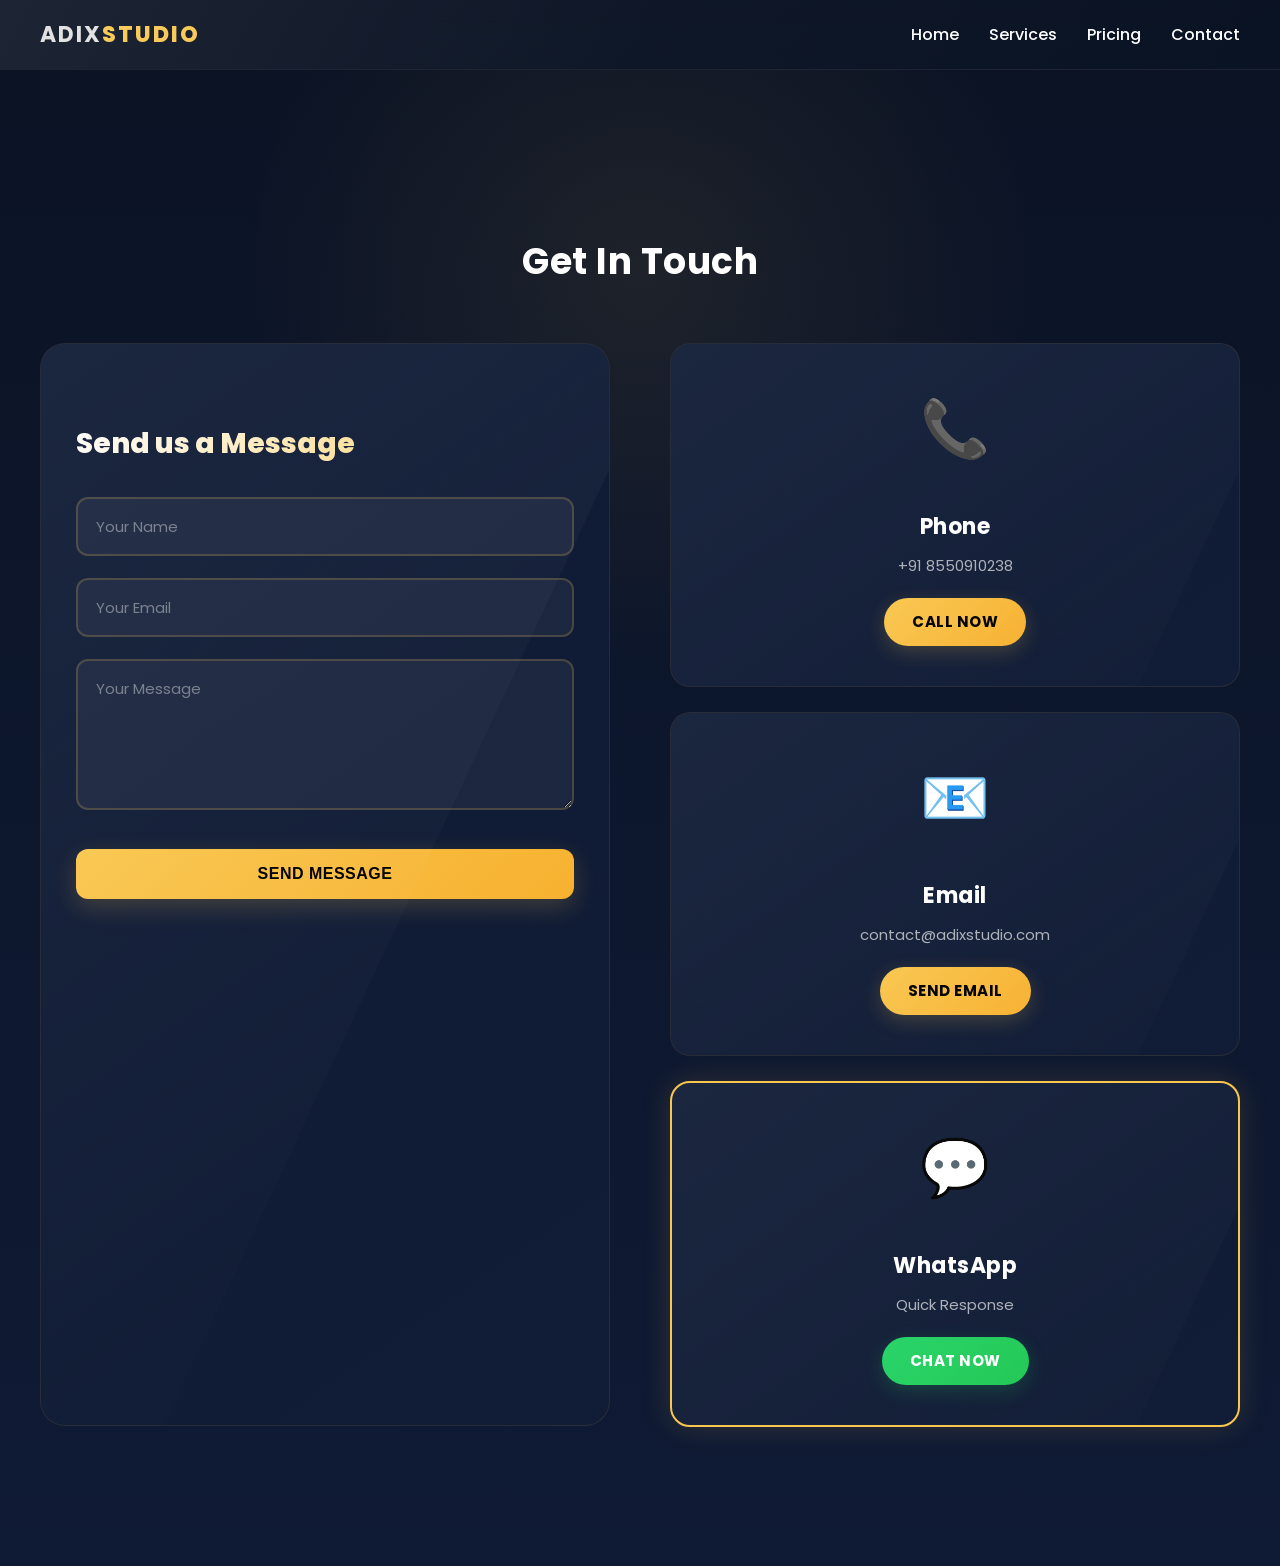
==== contact.html @ 6a133986 "feat: integrate web3forms in contact page" ====
<!DOCTYPE html>
<html>

<head>
  <meta charset="UTF-8" />
  <meta name="viewport" content="width=device-width, initial-scale=1.0" />
  <title>Contact - ADIX STUDIO</title>
  <link rel="stylesheet" href="css/style.css" />
</head>

<body>

  <header class="navbar">
    <div class="logo">ADIX<span>STUDIO</span></div>

    <nav class="nav-links">
      <a href="index.html">Home</a>
      <a href="service.html">Services</a>
      <a href="pricing.html">Pricing</a>
      <a href="contact.html ">Contact</a>
    </nav>

    <button class="menu-toggle" id="menuToggle">☰</button>
  </header>

  <section class="contact-page">

    <div class="container">

      <h2 class="section-title">Get In Touch</h2>

      <div class="contact-wrapper">

        <!-- Contact Form Card -->
        <div class="contact-card">
          <h3>Send us a Message</h3>
          <form action="https://api.web3forms.com/submit" method="POST" class="contact-form">
            <input type="hidden" name="access_key" value="43e2b402-4a95-4cb8-9663-e37cb218903b">
            <!-- Optional: redirect to a specific success page -->
            <input type="hidden" name="redirect" value="https://web3forms.com/success">
            
            <div class="form-group">
              <input type="text" name="name" placeholder="Your Name" required>
            </div>
            <div class="form-group">
              <input type="email" name="email" placeholder="Your Email" required>
            </div>
            <div class="form-group">
              <textarea name="message" placeholder="Your Message" rows="5" required></textarea>
            </div>
            <button type="submit" class="submit-btn">Send Message</button>
          </form>
        </div>

        <!-- Contact Info Cards -->
        <div class="info-cards">

          <div class="info-card">
            <div class="info-icon">📞</div>
            <h3>Phone</h3>
            <p>+91 8550910238</p>
            <a href="tel:+918550910238" class="contact-link">Call Now</a>
          </div>

          <div class="info-card">
            <div class="info-icon">📧</div>
            <h3>Email</h3>
            <p>contact@adixstudio.com</p>
            <a href="mailto:contact@adixstudio.com" class="contact-link">Send Email</a>
          </div>

          <div class="info-card highlight-info">
            <div class="info-icon">💬</div>
            <h3>WhatsApp</h3>
            <p>Quick Response</p>
            <a href="https://wa.me/918550910238" class="contact-link whatsapp-link">Chat Now</a>
          </div>

        </div>

      </div>

    </div>

  </section>


  <script>
    const toggle = document.getElementById('menuToggle');
    const navLinks = document.querySelector('.nav-links');
    toggle.addEventListener('click', () => {
      navLinks.classList.toggle('active');
      toggle.classList.toggle('active');
    });
  </script>
</body>

</html>
---- css/style.css ----
@import url('https://fonts.googleapis.com/css2?family=Poppins:wght@300;400;500;600;700;800&family=Space+Mono:wght@400;700&display=swap');

*, *::before, *::after {
  box-sizing: border-box;
}

html {
  scroll-behavior: smooth;
  overflow-x: hidden;
  width: 100%;
}

body {
  margin: 0;
  font-family: 'Poppins', sans-serif;
  background: linear-gradient(to bottom, #0b1324, #0f1a35);
  color: #e0e0e0;
  padding-top: 70px;
  line-height: 1.6;
  overflow-x: hidden;
  width: 100%;
}

/* Fluid Typography */
h1 {
  font-size: clamp(2.5rem, 8vw, 4.5rem);
  line-height: 1.1;
}

h2 {
  font-size: clamp(2rem, 5vw, 3rem);
  line-height: 1.2;
}

h3 {
  font-size: clamp(1.2rem, 3vw, 1.8rem);
}

p {
  font-size: clamp(0.95rem, 1.5vw, 1.1rem);
}

/* NAVBAR PREMIUM GLOSSY */

.navbar {
  position: fixed;
  top: 0;
  left: 0;
  width: 100%;
  height: 70px;
  padding: 0 40px;
  display: flex;
  align-items: center;
  justify-content: space-between;
  animation: none;
  background: rgba(11, 19, 36, 0.95);
  backdrop-filter: blur(12px);
  -webkit-backdrop-filter: blur(12px);

  border-bottom: 1px solid rgba(255, 255, 255, 0.08);

  z-index: 1000;
  box-sizing: border-box;
}

/* Glossy Shine Effect */
.navbar::before {
  content: "";
  position: absolute;
  top: 0;
  left: 0;
  width: 100%;
  height: 100%;

  background: linear-gradient(
    120deg,
    rgba(255,255,255,0.08),
    rgba(255,255,255,0.02),
    transparent
  );

  pointer-events: none;
}

/* Logo */
.logo {
  font-size: 20px;
  font-weight: 700;
  letter-spacing: 1px;
}

.logo span {
  color: #f9c74f;
}

/* Navigation Links */
.nav-links {
  display: flex;
  gap: 30px;
  position: relative;
}

.nav-links a {
  text-decoration: none;
  color: white;
  font-weight: 500;
  transition: 0.3s ease;
  position: relative;
}

.nav-links a:hover {
  color: #f9c74f;
}

/* Underline Hover Animation */
.nav-links a::after {
  content: "";
  position: absolute;
  bottom: -5px;
  left: 0;
  width: 0%;
  height: 2px;
  background: #f9c74f;
  transition: 0.3s ease;
}

.nav-links a:hover::after {
  width: 100%;
}

/* Mobile Menu */
.menu-toggle {
  display: none;
  color: white;
}

@media (max-width: 768px) {
  .navbar {
    height: 60px;
    padding: 0 20px;
  }

  body {
    padding-top: 60px;
  }

  .nav-links {
    position: fixed;
    top: 60px;
    left: 0;
    right: 0;
    width: 100%;
    background: rgba(11, 19, 36, 0.98);
    backdrop-filter: blur(12px);
    flex-direction: column;
    gap: 0;
    max-height: 0;
    overflow: hidden;
    transition: max-height 0.4s ease;
    z-index: 999;
    border-bottom: 1px solid rgba(255, 255, 255, 0.08);
    box-sizing: border-box;
  }

  .nav-links.active {
    max-height: 50vh; /* Better than fixed pixel */
    box-shadow: 0 10px 40px rgba(0, 0, 0, 0.4);
  }

  .nav-links a {
    padding: 20px 30px; /* Larger hit targets */
    text-align: center; /* Center for mobile appeal */
    display: block;
    border-bottom: 1px solid rgba(255, 255, 255, 0.05);
    font-size: 16px; /* Slightly larger */
    width: 100%;
    box-sizing: border-box;
    transition: background 0.3s ease;
  }

  .nav-links a::after {
    display: none;
  }

  .nav-links a:hover {
    background: rgba(249, 199, 79, 0.1);
    color: #f9c74f;
  }

  .menu-toggle {
    display: flex;
    font-size: 24px;
    cursor: pointer;
    transition: all 0.3s ease;
    background: none;
    border: none;
    align-items: center;
    justify-content: center;
  }

  .menu-toggle:hover {
    transform: scale(1.1);
    color: #f9c74f;
  }

  .menu-toggle.active {
    color: #f9c74f;
  }

  /* Padding for section titles on mobile */
  .section-title {
    font-size: clamp(1.8rem, 6vw, 2.5rem);
    margin-bottom: 30px;
  }
}



/* ===== ANIMATIONS ===== */

@keyframes fadeInUp {
  from {
    opacity: 0;
    transform: translateY(30px);
  }
  to {
    opacity: 1;
    transform: translateY(0);
  }
}

@keyframes fadeInDown {
  from {
    opacity: 0;
    transform: translateY(-20px);
  }
  to {
    opacity: 1;
    transform: translateY(0);
  }
}

@keyframes slideInLeft {
  from {
    opacity: 0;
    transform: translateX(-30px);
  }
  to {
    opacity: 1;
    transform: translateX(0);
  }
}

@keyframes scaleIn {
  from {
    opacity: 0;
    transform: scale(0.95);
  }
  to {
    opacity: 1;
    transform: scale(1);
  }
}

@keyframes textGlow {
  0%, 100% {
    text-shadow: 0 0 10px rgba(249, 199, 79, 0.5);
  }
  50% {
    text-shadow: 0 0 20px rgba(249, 199, 79, 0.8);
  }
}

@keyframes float {
  0%, 100% {
    transform: translateY(0px);
  }
  50% {
    transform: translateY(-10px);
  }
}

/* ===== LOGO ===== */

.logo {
  font-weight: 700;
  font-size: 22px;
  letter-spacing: 2px;
  animation: fadeInDown 0.8s ease;
}

.logo span {
  color: #f9c74f;
  font-weight: 800;
}

.menu-toggle {
  font-size: 22px;
  cursor: pointer;
  transition: transform 0.3s ease;
}

.menu-toggle:hover {
  transform: scale(1.1);
}

/* ===== HERO SECTION ===== */

.hero {
  text-align: center;
  padding: 100px 20px 60px;
  min-height: 100vh;
  display: flex;
  flex-direction: column;
  justify-content: center;
  position: relative;
}

.hero h1 {
  font-size: 48px;
  font-weight: 700;
  margin: 20px 0;
  line-height: 1.2;
  animation: fadeInUp 0.9s ease 0.2s both;
  color: #ffffff;
  letter-spacing: 0;
}

.hero h1 span {
  color: #f9c74f;
  display: inline-block;
  animation: textGlow 3s ease infinite;
}

.hero p {
  font-size: 18px;
  color: #b0b8cc;
  margin: 20px 0 40px;
  max-width: 600px;
  margin-left: auto;
  margin-right: auto;
  animation: fadeInUp 1s ease 0.4s both;
  font-weight: 400;
  letter-spacing: 0.5px;
}

/* ===== TAG ===== */

.tag {
  background: linear-gradient(135deg, rgba(249, 199, 79, 0.15), rgba(249, 199, 79, 0.05));
  padding: 10px 20px;
  border-radius: 50px;
  font-size: 12px;
  color: #f9c74f;
  font-weight: 600;
  border: 1px solid rgba(249, 199, 79, 0.3);
  display: inline-block;
  animation: fadeInDown 0.8s ease 0.1s both;
  letter-spacing: 1px;
  text-transform: uppercase;
}

.video-card {
  background: linear-gradient(145deg, #1b2b52, #101c34);
  padding: 25px;
  border-radius: 20px;
  display: flex;
  align-items: center;
  gap: 20px;
  margin-top: 40px;
  border: 1px solid rgba(249, 199, 79, 0.1);
  transition: all 0.4s ease;
  animation: fadeInUp 1s ease 0.6s both;
}

.video-card:hover {
  box-shadow: 0 20px 50px rgba(0,0,0,0.5);
  border-color: rgba(249, 199, 79, 0.3);
  transform: translateY(-8px);
}

.play-btn {
  background: linear-gradient(135deg, #f9c74f, #f7b130);
  border: none;
  padding: 14px;
  border-radius: 50%;
  cursor: pointer;
  transition: all 0.3s ease;
  color: black;
  font-size: 20px;
  font-weight: 700;
  box-shadow: 0 6px 20px rgba(249, 199, 79, 0.3);
}

.play-btn:hover {
  transform: scale(1.1);
  box-shadow: 0 10px 30px rgba(249, 199, 79, 0.5);
}

.card {
  background: #111c36;
  padding: 20px;
  margin: 20px;
  border-radius: 15px;
}

.highlight {
  border: 2px solid #f9c74f;
}

.card h1 {
  color: #f9c74f;
}

button {
  background: #f9c74f;
  border: none;
  padding: 10px 20px;
  border-radius: 10px;
  cursor: pointer;
  font-weight: bold;
}

.cta-section {
  background: linear-gradient(135deg, rgba(249, 199, 79, 0.1), rgba(249, 199, 79, 0.05));
  padding: 60px 40px;
  text-align: center;
  border-radius: 25px;
  margin: 40px 20px;
  border: 1px solid rgba(249, 199, 79, 0.2);
  animation: fadeInUp 1s ease 0.5s both;
}

.cta-section h2 {
  font-size: 36px;
  font-weight: 800;
  margin-bottom: 15px;
  background: linear-gradient(135deg, #ffffff, #f9c74f);
  -webkit-background-clip: text;
  -webkit-text-fill-color: transparent;
  background-clip: text;
}

.cta-section p {
  font-size: 16px;
  color: #b0b8cc;
  margin-bottom: 30px;
}

.whatsapp-btn {
  background: linear-gradient(135deg, #25D366, #20c854);
  color: white;
  padding: 16px 40px;
  border-radius: 30px;
  text-decoration: none;
  display: inline-block;
  margin-top: 15px;
  font-weight: 700;
  font-size: 16px;
  letter-spacing: 0.5px;
  text-transform: uppercase;
  box-shadow: 0 8px 25px rgba(37, 211, 102, 0.3);
  transition: all 0.3s ease;
  border: 2px solid transparent;
}

.whatsapp-btn:hover {
  transform: translateY(-3px);
  box-shadow: 0 12px 35px rgba(37, 211, 102, 0.5);
  background: linear-gradient(135deg, #20c854, #1ba854);
}

.bottom-nav {
  display: flex;
  justify-content: space-around;
  background: #0e1a34;
  padding: 15px;
  position: fixed;
  bottom: 0;
  width: 100%;
}

.bottom-nav a {
  color: white;
  text-decoration: none;
}

.video-card {
  position: relative;
  border-radius: 20px;
  overflow: hidden;
  cursor: pointer;
  background: #111c36;
}

/* Showreel Section */
.showreel-section {
  margin: 60px 0;
  animation: fadeInUp 1s ease 0.5s both;
}

.video-wrapper {
  position: relative;
  overflow: hidden;
  border-radius: 20px;
}

.preview-video {
  width: 100%;
  height: auto;
  object-fit: cover;
  transition: transform 0.4s ease;
  border-radius: 20px;
  display: block;
}

.video-card:hover .preview-video {
  transform: scale(1.08);
}

.video-overlay {
  position: absolute;
  bottom: 0;
  width: 100%;
  padding: 20px;
  background: linear-gradient(to top, rgba(0,0,0,0.8), transparent);
  display: flex;
  align-items: center;
  gap: 15px;
}

.video-info h3 {
  margin: 0;
  color: white;
}

.video-info small {
  color: #ccc;
}

.play-btn {
  background: #f9c74f;
  border: none;
  padding: 12px 16px;
  border-radius: 50%;
  font-size: 16px;
  cursor: pointer;
  transition: transform 0.3s ease;
}

.play-btn:hover {
  transform: scale(1.1);
}

/* Modal */
.video-modal {
  display: none;
  position: fixed;
  top: 0;
  left: 0;
  width: 100%;
  height: 100%;
  background: rgba(0,0,0,0.95);
  justify-content: center;
  align-items: center;
  z-index: 999;
}

.video-container {
  position: relative;
  width: 90%;
  max-width: 900px;
}

.video-container video {
  width: 80%;
  border-radius: 15px;
}

.close-btn {
  position: absolute;
  top: -40px;
  right: 0;
  font-size: 28px;
  cursor: pointer;
  color: white;
}


/* ===== CINEMATIC SERVICES ===== */

.services-page {
  padding: 140px 20px;
  position: relative;
  overflow: hidden;
  min-height: 100vh;
  display: flex;
  align-items: center;
}

/* Background Radial Glow */
.services-page::before {
  content: "";
  position: absolute;
  top: -200px;
  left: 50%;
  transform: translateX(-50%);
  width: 800px;
  height: 800px;
  background: radial-gradient(circle, rgba(249,199,79,0.08), transparent 70%);
  z-index: 0;
}

.container {
  max-width: 1200px;
  margin: auto;
  position: relative;
  z-index: 1;
  width: 100%;
}

.section-title {
  text-align: center;
  font-size: 36px;
  font-weight: 700;
  margin-bottom: 60px;
  letter-spacing: 0.5px;
  color: #ffffff;
}

/* Pricing Page */
.pricing-page {
  padding: 140px 20px;
  position: relative;
  overflow: hidden;
  min-height: 100vh;
  display: flex;
  align-items: center;
}

/* Background Radial Glow */
.pricing-page::before {
  content: "";
  position: absolute;
  top: -200px;
  left: 50%;
  transform: translateX(-50%);
  width: 800px;
  height: 800px;
  background: radial-gradient(circle, rgba(249,199,79,0.08), transparent 70%);
  z-index: 0;
}

/* Grid */
.pricing-grid {
  display: grid;
  grid-template-columns: repeat(3, 1fr);
  gap: 50px;
  margin-bottom: 60px;
}

/* Staggered animations */
.pricing-card:nth-child(1) {
  animation: scaleIn 0.6s ease 0.1s both;
}

.pricing-card:nth-child(2) {
  animation: scaleIn 0.6s ease 0.2s both;
}

.pricing-card:nth-child(3) {
  animation: scaleIn 0.6s ease 0.3s both;
}

/* Card */
.pricing-card {
  background: linear-gradient(145deg, #0f1b35, #111c36);
  padding: 50px 35px;
  border-radius: 25px;
  transition: all 0.4s ease;
  position: relative;
  overflow: visible;
  border: 1px solid rgba(249, 199, 79, 0.1);
}

/* Subtle Shine Animation */
.pricing-card::before { display: none !important; }
.pricing-card:hover::before { display: none !important; }

/* Hover Lift + Tilt */
.pricing-card:hover {
  transform: translateY(-15px) scale(1.02);
  box-shadow: 0 25px 60px rgba(0,0,0,0.6);
  border: 2px solid #f9c74f;
}

/* Highlight Card */
.pricing-card.highlight {
  border: 1px solid rgba(249, 199, 79, 0.1);
  box-shadow: 0 0 20px rgba(249,199,79,0.1);
  transform: scale(1);
}

.pricing-card.highlight:hover {
  border: 2px solid #f9c74f;
  box-shadow: 0 0 40px rgba(249,199,79,0.3), 0 25px 60px rgba(0,0,0,0.6);
  transform: translateY(-15px) scale(1.02);
}

/* Gold Glow Behind Pro */
.pricing-card.highlight::after { display: none !important; }
.pricing-card.highlight:hover::after { display: none !important; }

/* Badge */
.badge {
  position: absolute;
  top: 10px;
  right: 25px;
  background: linear-gradient(135deg, #f9c74f, #f7b130);
  color: black;
  font-size: 11px;
  font-weight: 700;
  padding: 8px 16px;
  border-radius: 20px;
  animation: pulseBadge 2s infinite;
  text-transform: uppercase;
  letter-spacing: 0.5px;
}

@keyframes pulseBadge {
  0% { box-shadow: 0 0 0 0 rgba(249,199,79,0.5); }
  70% { box-shadow: 0 0 0 15px rgba(249,199,79,0); }
  100% { box-shadow: 0 0 0 0 rgba(249,199,79,0); }
}

/* Typography */
.pricing-card h3 {
  margin-bottom: 15px;
  font-size: 18px;
  font-weight: 600;
  text-transform: uppercase;
  letter-spacing: 1px;
  color: #e0e0e0;
}

.pricing-card h1 {
  color: #f9c74f;
  margin-bottom: 30px;
  font-size: 42px;
  font-weight: 800;
  letter-spacing: -1px;
}

.pricing-card ul {
  list-style: none;
  padding: 0;
  margin-bottom: 35px;
  text-align: left;
}

.pricing-card ul li {
  margin-bottom: 14px;
  opacity: 0.85;
  font-size: 15px;
  display: flex;
  align-items: center;
  color: #c5cfe0;
}

.pricing-card ul li::before {
  content: "✓";
  color: #f9c74f;
  font-weight: 800;
  margin-right: 12px;
  font-size: 18px;
}

/* Button */
.pricing-card button {
  width: 100%;
  background: linear-gradient(135deg, #f9c74f, #f7b130);
  border: none;
  padding: 14px 30px;
  border-radius: 12px;
  font-weight: 700;
  cursor: pointer;
  transition: all 0.3s ease;
  color: black;
  font-size: 15px;
  letter-spacing: 0.5px;
  text-transform: uppercase;
  box-shadow: 0 8px 25px rgba(249, 199, 79, 0.2);
}

.pricing-card button:hover {
  transform: translateY(-2px);
  box-shadow: 0 12px 35px rgba(249, 199, 79, 0.4);
  background: linear-gradient(135deg, #f7b130, #f5a00d);
}

.pricing-card button:active {
  transform: translateY(0);
}

/* ===== MODERN CONTACT SECTION ===== */

.contact-page {
  padding: 140px 20px;
  position: relative;
  overflow: hidden;
  min-height: 100vh;
  display: flex;
  align-items: center;
}

/* Background Radial Glow */
.contact-page::before {
  content: "";
  position: absolute;
  top: -200px;
  left: 50%;
  transform: translateX(-50%);
  width: 800px;
  height: 800px;
  background: radial-gradient(circle, rgba(249,199,79,0.08), transparent 70%);
  z-index: 0;
}

.contact-wrapper {
  display: grid;
  grid-template-columns: 1fr 1fr;
  gap: 60px;
  max-width: 1200px;
  margin: auto;
  position: relative;
  z-index: 1;
}

/* Contact Form Card */
.contact-card {
  background: linear-gradient(145deg, #0f1b35, #111c36);
  padding: 50px 35px;
  border-radius: 25px;
  border: 1px solid rgba(249, 199, 79, 0.1);
  transition: all 0.4s ease;
  position: relative;
  overflow: hidden;
  animation: slideInLeft 0.8s ease;
}

.contact-card::before {
  content: "";
  position: absolute;
  top: -100%;
  left: -100%;
  width: 200%;
  height: 200%;
  background: linear-gradient(
    120deg,
    transparent,
    rgba(255,255,255,0.05),
    transparent
  );
  transform: rotate(25deg);
  transition: 0.6s;
}

.contact-card:hover::before {
  top: 100%;
  left: 100%;
}

.contact-card:hover {
  transform: translateY(-10px);
  box-shadow: 0 25px 60px rgba(0,0,0,0.6);
  border-color: rgba(249, 199, 79, 0.3);
}

.contact-card h3 {
  font-size: 28px;
  font-weight: 800;
  margin-bottom: 30px;
  background: linear-gradient(135deg, #ffffff, #f9c74f);
  -webkit-background-clip: text;
  -webkit-text-fill-color: transparent;
  background-clip: text;
}

/* Form Styling */
.form-group {
  margin-bottom: 22px;
}

.contact-form input,
.contact-form textarea {
  width: 100%;
  padding: 16px 18px;
  background: rgba(255, 255, 255, 0.05);
  border: 2px solid rgba(249, 199, 79, 0.2);
  border-radius: 12px;
  color: white;
  font-family: 'Poppins', sans-serif;
  transition: all 0.3s ease;
  font-size: 15px;
  box-sizing: border-box;
  font-weight: 400;
}

.contact-form input::placeholder,
.contact-form textarea::placeholder {
  color: rgba(255, 255, 255, 0.4);
  font-weight: 400;
}

.contact-form input:focus,
.contact-form textarea:focus {
  outline: none;
  background: rgba(255, 255, 255, 0.08);
  border-color: #f9c74f;
  box-shadow: 0 0 20px rgba(249, 199, 79, 0.3);
}

.submit-btn {
  width: 100%;
  background: linear-gradient(135deg, #f9c74f, #f7b130);
  color: black;
  border: none;
  padding: 16px 30px;
  border-radius: 12px;
  font-weight: 700;
  cursor: pointer;
  transition: all 0.3s ease;
  font-size: 16px;
  margin-top: 10px;
  letter-spacing: 0.5px;
  text-transform: uppercase;
  box-shadow: 0 8px 25px rgba(249, 199, 79, 0.2);
}

.submit-btn:hover {
  transform: translateY(-3px);
  box-shadow: 0 12px 35px rgba(249, 199, 79, 0.4);
  background: linear-gradient(135deg, #f7b130, #f5a00d);
}

.submit-btn:active {
  transform: translateY(0);
}

/* Info Cards */
.info-cards {
  display: flex;
  flex-direction: column;
  gap: 25px;
  justify-content: center;
}

.info-card {
  background: linear-gradient(145deg, #0f1b35, #111c36);
  padding: 40px;
  border-radius: 20px;
  border: 1px solid rgba(249, 199, 79, 0.1);
  transition: all 0.4s ease;
  text-align: center;
  position: relative;
  overflow: hidden;
  animation: scaleIn 0.6s ease both;
}

.info-card::before {
  content: "";
  position: absolute;
  top: -100%;
  left: -100%;
  width: 200%;
  height: 200%;
  background: linear-gradient(
    120deg,
    transparent,
    rgba(255,255,255,0.05),
    transparent
  );
  transform: rotate(25deg);
  transition: 0.6s;
}

.info-card:hover::before {
  top: 100%;
  left: 100%;
}

.info-card:hover {
  transform: translateY(-12px) scale(1.02);
  box-shadow: 0 25px 50px rgba(0,0,0,0.6);
  border-color: rgba(249, 199, 79, 0.3);
}

.info-icon {
  font-size: 56px;
  margin-bottom: 20px;
  display: inline-block;
  animation: float 3s ease-in-out infinite;
}

.info-card h3 {
  font-size: 22px;
  font-weight: 700;
  margin: 15px 0 10px;
  color: #ffffff;
  letter-spacing: 0.5px;
}

.info-card p {
  color: rgba(255, 255, 255, 0.65);
  font-size: 15px;
  margin: 0 0 20px;
  font-weight: 400;
}

.contact-link {
  display: inline-block;
  background: linear-gradient(135deg, #f9c74f, #f7b130);
  color: black;
  padding: 12px 28px;
  border-radius: 25px;
  text-decoration: none;
  font-weight: 700;
  transition: all 0.3s ease;
  font-size: 15px;
  letter-spacing: 0.5px;
  text-transform: uppercase;
  box-shadow: 0 6px 20px rgba(249, 199, 79, 0.2);
}

.contact-link:hover {
  transform: translateY(-2px);
  box-shadow: 0 10px 30px rgba(249, 199, 79, 0.4);
  background: linear-gradient(135deg, #f7b130, #f5a00d);
}

.whatsapp-link {
  background: linear-gradient(135deg, #25D366, #20c854);
  color: white;
  box-shadow: 0 6px 20px rgba(37, 211, 102, 0.2);
}

.whatsapp-link:hover {
  box-shadow: 0 10px 30px rgba(37, 211, 102, 0.4);
  background: linear-gradient(135deg, #20c854, #1ba854);
}

.info-card.highlight-info {
  border: 2px solid #f9c74f;
  box-shadow: 0 0 30px rgba(249,199,79,0.15);
  animation: scaleIn 0.6s ease 0.1s both;
}

/* Responsive */
@media (max-width: 1000px) {
  .contact-wrapper {
    grid-template-columns: 1fr;
    gap: 40px;
  }
  
  .services-page .pricing-grid {
    grid-template-columns: 1fr 1fr;
    gap: 45px;
  }

  .pricing-page .pricing-grid {
    grid-template-columns: 1fr 1fr;
    gap: 45px;
  }
}

@media (max-width: 700px) {
  .contact-page {
    padding: 90px 15px;
  }

  .services-page {
    padding: 90px 15px;
  }

  .pricing-page {
    padding: 90px 15px;
  }

  .contact-card {
    padding: 30px 20px;
  }

  .info-cards {
    gap: 15px;
  }

  .info-card {
    padding: 25px;
  }


  .pricing-grid {
    grid-template-columns: 1fr;
  }
}

/* ===== TESTIMONIALS SECTION ===== */

.testimonials-section {
  padding: 120px 20px;
  position: relative;
  overflow: hidden;
  min-height: 100vh;
  display: flex;
  flex-direction: column;
  justify-content: center;
  background: linear-gradient(135deg, rgba(15, 27, 53, 0.8), rgba(17, 28, 54, 0.6));
}

.testimonials-section::before {
  content: "";
  position: absolute;
  top: -200px;
  left: 50%;
  transform: translateX(-50%);
  width: 800px;
  height: 800px;
  background: radial-gradient(circle, rgba(249,199,79,0.08), transparent 70%);
  z-index: 0;
}

.testimonials-grid {
  display: grid;
  grid-template-columns: repeat(3, 1fr);
  gap: 40px;
  max-width: 1200px;
  margin: auto;
  position: relative;
  z-index: 1;
}

.testimonial-card {
  background: linear-gradient(145deg, #0f1b35, #111c36);
  padding: 40px 30px;
  border-radius: 20px;
  border: 1px solid rgba(249, 199, 79, 0.1);
  transition: all 0.4s ease;
  animation: scaleIn 0.6s ease both;
  display: flex;
  flex-direction: column;
}

.testimonial-card:nth-child(1) {
  animation-delay: 0.1s;
}

.testimonial-card:nth-child(2) {
  animation-delay: 0.2s;
}

.testimonial-card:nth-child(3) {
  animation-delay: 0.3s;
}

.testimonial-card:hover {
  transform: translateY(-15px);
  box-shadow: 0 30px 60px rgba(0,0,0,0.6);
  border-color: rgba(249, 199, 79, 0.3);
}

.stars {
  font-size: 20px;
  margin-bottom: 15px;
  letter-spacing: 3px;
}

.testimonial-text {
  font-size: 16px;
  color: #c5cfe0;
  margin: 20px 0;
  font-weight: 400;
  flex-grow: 1;
  line-height: 1.8;
  font-style: italic;
}

.testimonial-author {
  display: flex;
  align-items: center;
  gap: 15px;
  margin-top: 25px;
  padding-top: 20px;
  border-top: 1px solid rgba(249, 199, 79, 0.1);
}

.author-avatar {
  width: 50px;
  height: 50px;
  border-radius: 50%;
  background: linear-gradient(135deg, #f9c74f, #f7b130);
  display: flex;
  align-items: center;
  justify-content: center;
  font-weight: 700;
  font-size: 20px;
  color: black;
}

.author-name {
  font-weight: 700;
  font-size: 16px;
  margin: 0 0 5px 0;
  color: white;
}

.author-role {
  font-size: 13px;
  color: rgba(249, 199, 79, 0.7);
  margin: 0;
  font-weight: 500;
}

/* ===== STATS SECTION ===== */

.stats-section {
  padding: 80px 20px;
  background: linear-gradient(135deg, rgba(11, 19, 36, 0.9), rgba(15, 27, 53, 0.8));
  border-top: 2px solid rgba(249, 199, 79, 0.2);
  border-bottom: 2px solid rgba(249, 199, 79, 0.2);
}

.stats-grid {
  display: grid;
  grid-template-columns: repeat(4, 1fr);
  gap: 40px;
  max-width: 1200px;
  margin: auto;
}

.stat-card {
  text-align: center;
  animation: fadeInUp 1s ease both;
}

.stat-card:nth-child(1) {
  animation-delay: 0.1s;
}

.stat-card:nth-child(2) {
  animation-delay: 0.2s;
}

.stat-card:nth-child(3) {
  animation-delay: 0.3s;
}

.stat-card:nth-child(4) {
  animation-delay: 0.4s;
}

.stat-number {
  font-size: 48px;
  font-weight: 800;
  color: #f9c74f;
  margin-bottom: 10px;
  letter-spacing: -1px;
}

.stat-label {
  font-size: 16px;
  color: #b0b8cc;
  font-weight: 500;
  margin: 0;
}

/* ===== FOOTER ===== */

.footer {
  background: linear-gradient(135deg, #0a0f1e, #0d1628);
  border-top: 2px solid rgba(249, 199, 79, 0.1);
  padding: 60px 20px 30px;
  color: #b0b8cc;
}

.footer-content {
  display: grid;
  grid-template-columns: repeat(4, 1fr);
  gap: 50px;
  max-width: 1200px;
  margin: auto 0 40px;
}

.footer-section {
  animation: fadeInUp 0.8s ease both;
}

.footer-section:nth-child(1) {
  animation-delay: 0.1s;
}

.footer-section:nth-child(2) {
  animation-delay: 0.2s;
}

.footer-section:nth-child(3) {
  animation-delay: 0.3s;
}

.footer-section:nth-child(4) {
  animation-delay: 0.4s;
}

.footer-title {
  font-size: 22px;
  font-weight: 800;
  margin-bottom: 15px;
  letter-spacing: 2px;
}

.footer-title span {
  color: #f9c74f;
}

.footer-desc {
  font-size: 14px;
  line-height: 1.8;
  color: #8892a6;
  margin-bottom: 20px;
}

.social-links {
  display: flex;
  gap: 15px;
  margin-top: 20px;
  flex-wrap: wrap;
}

.social-icon {
  width: 44px;
  height: 44px;
  border-radius: 50%;
  background: rgba(249, 199, 79, 0.1);
  display: flex;
  align-items: center;
  justify-content: center;
  color: #f9c74f;
  transition: all 0.3s ease;
  border: 2px solid transparent;
  text-decoration: none;
}

.social-icon:hover {
  background: linear-gradient(135deg, #f9c74f, #f7b130);
  color: black;
  transform: translateY(-5px);
  box-shadow: 0 10px 30px rgba(249, 199, 79, 0.3);
}

.footer-section h4 {
  font-size: 16px;
  font-weight: 700;
  color: white;
  margin-bottom: 20px;
  letter-spacing: 0.5px;
  text-transform: uppercase;
}

.footer-links {
  list-style: none;
  padding: 0;
  margin: 0;
}

.footer-links li {
  margin-bottom: 12px;
}

.footer-links a {
  text-decoration: none;
  color: #8892a6;
  transition: all 0.3s ease;
  font-size: 14px;
  display: inline-block;
}

.footer-links a:hover {
  color: #f9c74f;
  transform: translateX(5px);
}

.footer-contact {
  font-size: 14px;
  margin: 12px 0;
  line-height: 1.8;
  color: #8892a6;
}

.footer-divider {
  max-width: 1200px;
  margin: 0 auto;
  height: 1px;
  background: linear-gradient(90deg, transparent, rgba(249, 199, 79, 0.2), transparent);
  margin-bottom: 30px;
}

.footer-bottom {
  display: flex;
  justify-content: space-between;
  align-items: center;
  max-width: 1200px;
  margin: auto;
  flex-wrap: wrap;
  gap: 20px;
}

.footer-bottom p {
  margin: 0;
  font-size: 14px;
  color: #8892a6;
}

.footer-links-bottom {
  display: flex;
  gap: 30px;
}

.footer-links-bottom a {
  text-decoration: none;
  color: #8892a6;
  transition: all 0.3s ease;
  font-size: 14px;
}

.footer-links-bottom a:hover {
  color: #f9c74f;
}

/* ===== RESPONSIVE DESIGN ===== */

@media (max-width: 1200px) {
  .testimonials-grid {
    gap: 30px;
  }

  .stats-grid {
    gap: 30px;
  }

  .footer-content {
    gap: 40px;
  }
}

@media (max-width: 1000px) {
  .hero h1 {
    font-size: 48px;
  }

  .section-title {
    font-size: 36px;
  }

  .testimonials-grid {
    grid-template-columns: 1fr 1fr;
  }

  .stats-grid {
    grid-template-columns: repeat(2, 1fr);
  }

  .contact-wrapper {
    grid-template-columns: 1fr;
    gap: 40px;
  }

  .services-page .pricing-grid {
    grid-template-columns: 1fr 1fr;
  }

  .pricing-page .pricing-grid {
    grid-template-columns: 1fr 1fr;
  }

  .footer-content {
    grid-template-columns: repeat(2, 1fr);
  }
}

@media (max-width: 768px) {
  .navbar {
    height: 60px;
    padding: 0 20px;
  }

  .logo {
    font-size: 18px;
  }

  .nav-links {
    gap: 15px;
  }

  .nav-links a {
    font-size: 13px;
    font-weight: 600;
  }

  .hero {
    padding: 60px 20px;
    min-height: auto;
  }

  .hero h1 {
    font-size: 36px;
    line-height: 1.3;
  }

  .hero p {
    font-size: 16px;
  }

  .section-title {
    font-size: 28px;
    margin-bottom: 50px;
  }

  .tag {
    font-size: 11px;
    padding: 8px 16px;
  }

  .cta-section {
    padding: 40px 20px;
    margin: 30px 0;
  }

  .cta-section h2 {
    font-size: 26px;
  }

  .pricing-card {
    padding: 35px 25px;
  }

  .pricing-card h1 {
    font-size: 32px;
  }

  .contact-card {
    padding: 30px 20px;
  }

  .contact-form input,
  .contact-form textarea {
    padding: 14px 14px;
    font-size: 14px;
  }

  .info-card {
    padding: 30px;
  }

  .info-icon {
    font-size: 48px;
  }

  .testimonials-grid {
    grid-template-columns: 1fr;
    gap: 25px;
  }

  .testimonial-card {
    padding: 30px 20px;
  }

  .stats-grid {
    grid-template-columns: 1fr 1fr;
    gap: 25px;
  }

  .stat-number {
    font-size: 36px;
  }

  .stat-label {
    font-size: 14px;
  }

  .footer-content {
    grid-template-columns: 1fr;
    gap: 30px;
  }

  .footer-bottom {
    flex-direction: column;
    text-align: center;
  }

  .footer-links-bottom {
    justify-content: center;
  }

  .services-page {
    padding: 80px 15px;
  }

  .pricing-page {
    padding: 80px 15px;
  }

  .contact-page {
    padding: 80px 15px;
  }

  .testimonials-section {
    padding: 80px 15px;
  }

  .stats-section {
    padding: 60px 15px;
  }

  .services-page .pricing-grid {
    grid-template-columns: 1fr;
  }

  .pricing-page .pricing-grid {
    grid-template-columns: 1fr;
  }
}

@media (max-width: 480px) {
  .navbar {
    height: 50px;
    padding: 0 15px;
  }

  .logo {
    font-size: 16px;
  }

  .nav-links {
    gap: 10px;
  }

  .nav-links a {
    font-size: 11px;
  }

  .hero h1 {
    font-size: 28px;
    margin: 15px 0;
  }

  .hero p {
    font-size: 14px;
    margin: 15px 0 30px;
  }

  .section-title {
    font-size: 24px;
    margin-bottom: 35px;
  }

  .pricing-card {
    padding: 25px 15px;
  }

  .pricing-card h1 {
    font-size: 28px;
    margin-bottom: 20px;
  }

  .pricing-card h3 {
    font-size: 16px;
    margin-bottom: 10px;
  }

  .pricing-card ul li {
    font-size: 13px;
    margin-bottom: 10px;
  }

  .pricing-card button {
    padding: 12px 20px;
    font-size: 13px;
  }

  .contact-card {
    padding: 20px;
  }

  .contact-card h3 {
    font-size: 20px;
    margin-bottom: 20px;
  }

  .form-group {
    margin-bottom: 15px;
  }

  .contact-form input,
  .contact-form textarea {
    padding: 12px 12px;
    font-size: 13px;
  }

  .info-card {
    padding: 20px;
  }

  .info-icon {
    font-size: 40px;
    margin-bottom: 12px;
  }

  .info-card h3 {
    font-size: 18px;
    margin: 10px 0 8px;
  }

  .info-card p {
    font-size: 13px;
    margin: 0 0 15px;
  }

  .contact-link {
    padding: 10px 20px;
    font-size: 12px;
  }

  .testimonial-card {
    padding: 20px;
  }

  .testimonial-text {
    font-size: 14px;
    margin: 15px 0;
  }

  .author-avatar {
    width: 40px;
    height: 40px;
    font-size: 16px;
  }

  .author-name {
    font-size: 14px;
  }

  .author-role {
    font-size: 12px;
  }

  .stat-number {
    font-size: 28px;
  }

  .stat-label {
    font-size: 12px;
  }

  .footer-title {
    font-size: 18px;
  }

  .footer-desc {
    font-size: 13px;
  }

  .footer-section h4 {
    font-size: 14px;
    margin-bottom: 15px;
  }

  .footer-links a {
    font-size: 13px;
  }

  .footer-contact {
    font-size: 13px;
  }

  .footer-bottom p {
    font-size: 12px;
  }

  .footer-links-bottom a {
    font-size: 12px;
  }

  .social-icon {
    width: 38px;
    height: 38px;
  }

  .cta-section {
    padding: 30px 15px;
  }

  .cta-section h2 {
    font-size: 20px;
    margin-bottom: 10px;
  }

  .cta-section p {
    font-size: 14px;
  }

  .whatsapp-btn {
    padding: 12px 30px;
    font-size: 13px;
  }
}
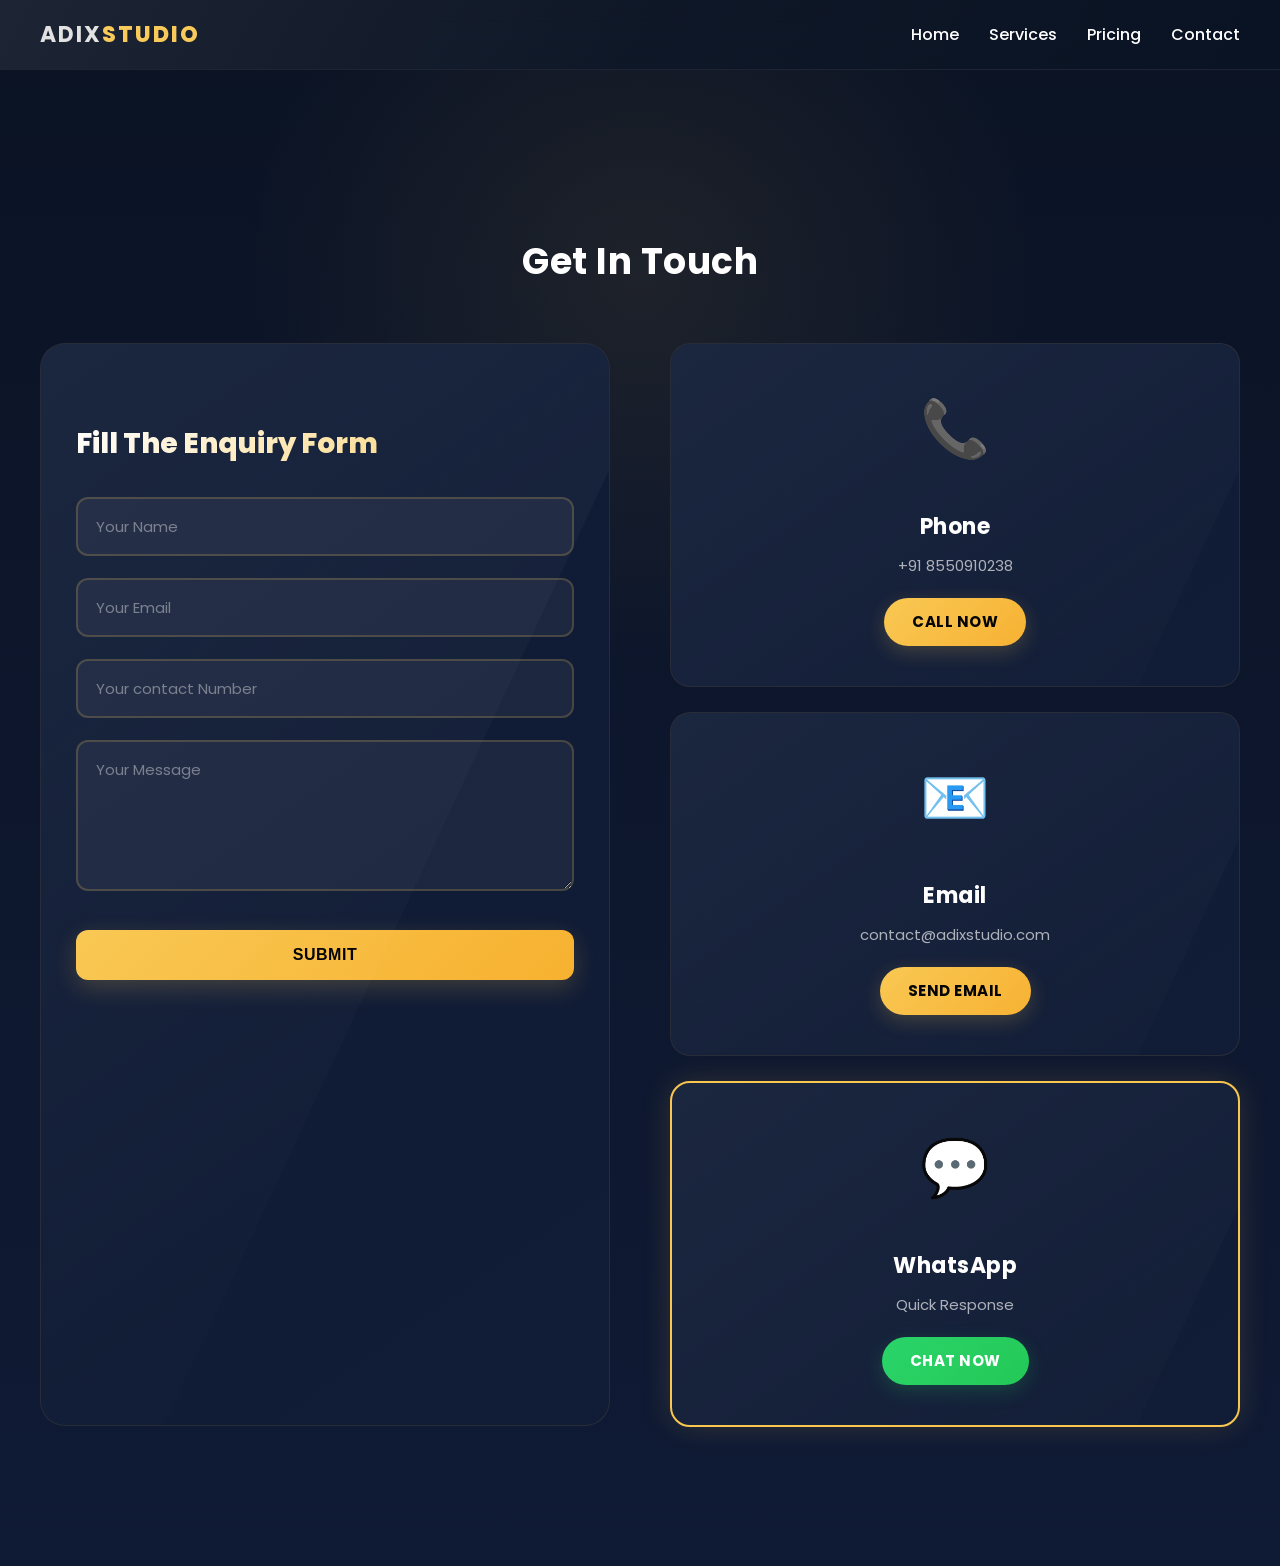
==== commit 329f36df: "Deploy latest changes" ====
--- a/contact.html
+++ b/contact.html
@@ -33,12 +33,11 @@
 
         <!-- Contact Form Card -->
         <div class="contact-card">
-          <h3>Send us a Message</h3>
-          <form action="https://api.web3forms.com/submit" method="POST" class="contact-form">
+          <h3>Fill The Enquiry Form </h3>
+          <form id="contactForm" class="contact-form">
             <input type="hidden" name="access_key" value="43e2b402-4a95-4cb8-9663-e37cb218903b">
-            <!-- Optional: redirect to a specific success page -->
-            <input type="hidden" name="redirect" value="https://web3forms.com/success">
-            
+            <!-- No redirect needed since we use AJAX -->
+
             <div class="form-group">
               <input type="text" name="name" placeholder="Your Name" required>
             </div>
@@ -46,9 +45,13 @@
               <input type="email" name="email" placeholder="Your Email" required>
             </div>
             <div class="form-group">
+              <input type="number" name="contact number" placeholder="Your contact Number" required>
+            </div>
+            <div class="form-group">
               <textarea name="message" placeholder="Your Message" rows="5" required></textarea>
             </div>
-            <button type="submit" class="submit-btn">Send Message</button>
+            <button type="submit" class="submit-btn" id="submitBtn">Submit </button>
+            <div id="formResult" style="margin-top: 15px; font-weight: 500; text-align: center; display: none;"></div>
           </form>
         </div>
 
@@ -92,6 +95,55 @@
       navLinks.classList.toggle('active');
       toggle.classList.toggle('active');
     });
+
+    // Web3Forms AJAX Submission
+    const form = document.getElementById('contactForm');
+    const result = document.getElementById('formResult');
+    const submitBtn = document.getElementById('submitBtn');
+
+    form.addEventListener('submit', function (e) {
+      e.preventDefault();
+      const formData = new FormData(form);
+      const object = Object.fromEntries(formData);
+      const json = JSON.stringify(object);
+
+      result.style.display = 'block';
+      result.innerHTML = "Sending...";
+      result.style.color = "#b0b8cc";
+      submitBtn.disabled = true;
+
+      fetch('https://api.web3forms.com/submit', {
+        method: 'POST',
+        headers: {
+          'Content-Type': 'application/json',
+          'Accept': 'application/json'
+        },
+        body: json
+      })
+        .then(async (response) => {
+          let jsonResponse = await response.json();
+          if (response.status == 200) {
+            result.innerHTML = "✅ Message sent successfully! We'll be in touch soon.";
+            result.style.color = "#25D366";
+          } else {
+            console.log(response);
+            result.innerHTML = jsonResponse.message;
+            result.style.color = "#ff6b6b";
+          }
+        })
+        .catch(error => {
+          console.log(error);
+          result.innerHTML = "Something went wrong! Please try again later.";
+          result.style.color = "#ff6b6b";
+        })
+        .then(function () {
+          form.reset();
+          submitBtn.disabled = false;
+          setTimeout(() => {
+            result.style.display = "none";
+          }, 5000);
+        });
+    });
   </script>
 </body>
 
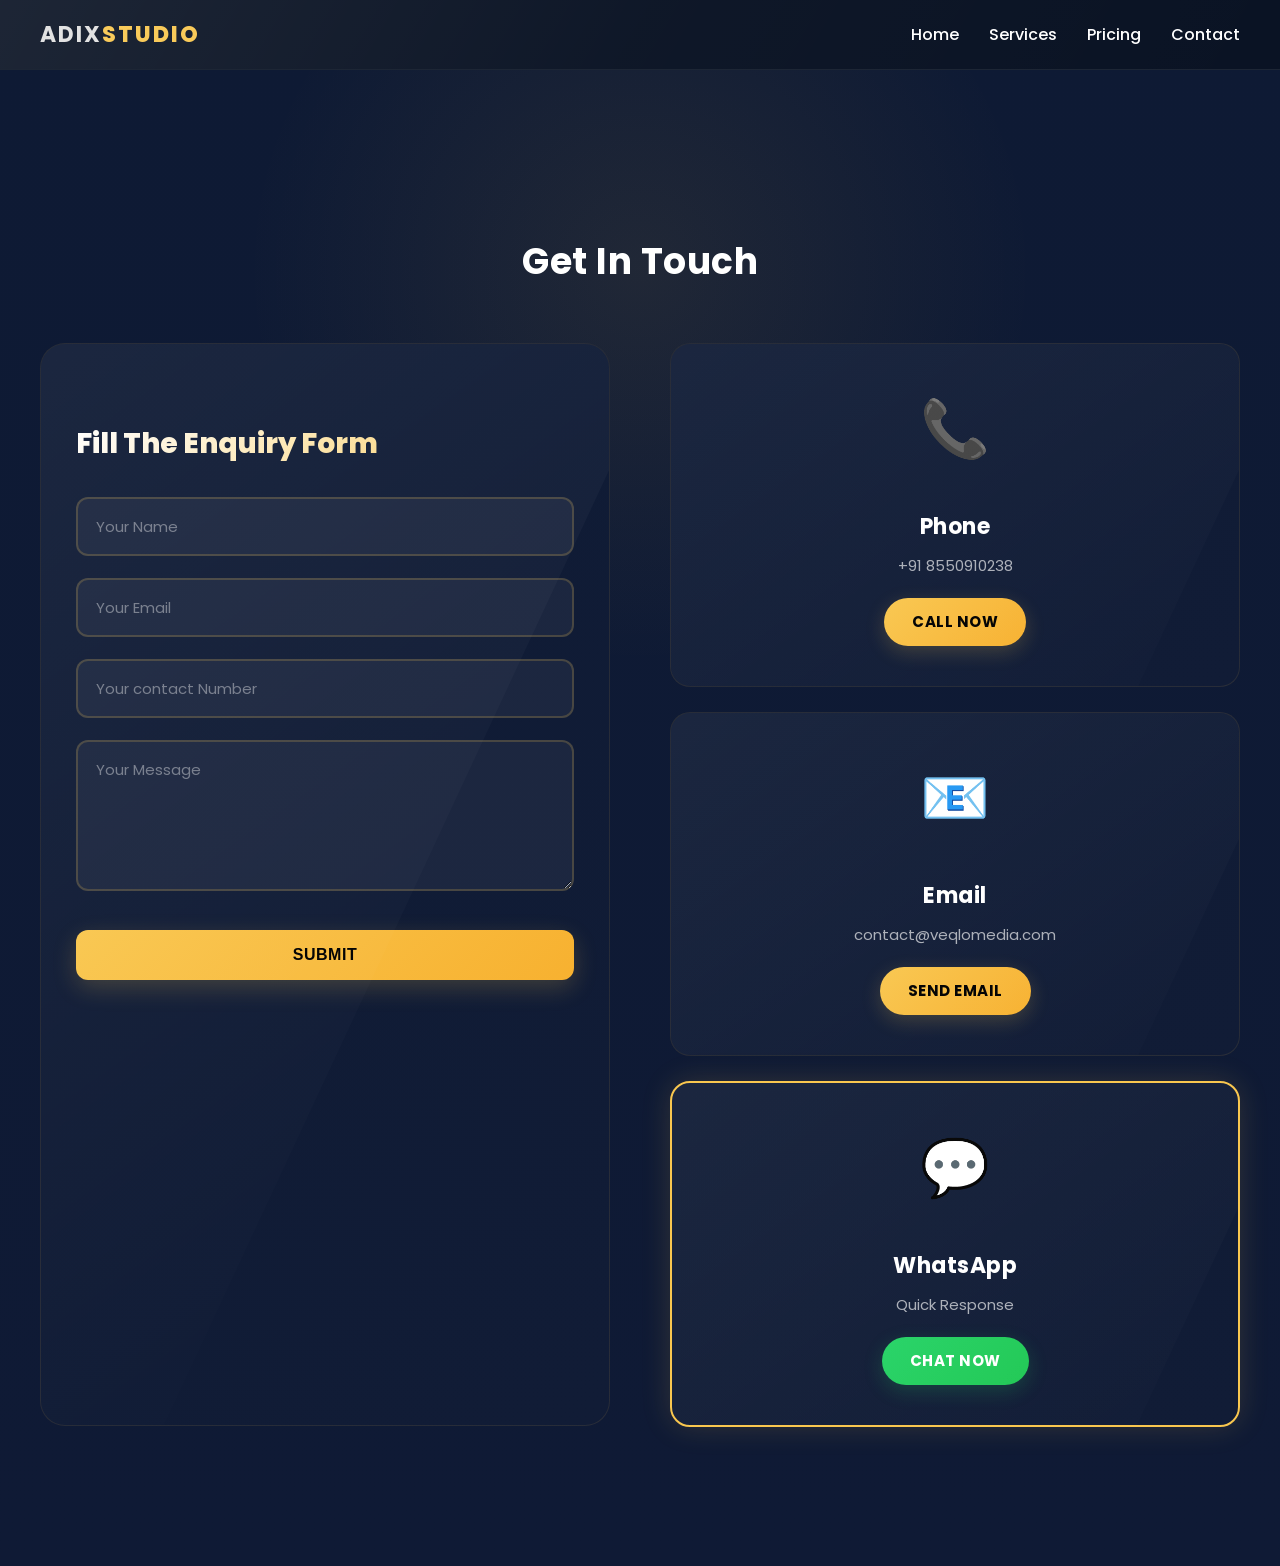
==== commit 92854f13: "updated" ====
--- a/contact.html
+++ b/contact.html
@@ -68,8 +68,8 @@
           <div class="info-card">
             <div class="info-icon">📧</div>
             <h3>Email</h3>
-            <p>contact@adixstudio.com</p>
-            <a href="mailto:contact@adixstudio.com" class="contact-link">Send Email</a>
+            <p>contact@veqlomedia.com</p>
+            <a href="mailto:contact@veqlomedia.com" class="contact-link">Send Email</a>
           </div>
 
           <div class="info-card highlight-info">
--- a/css/style.css
+++ b/css/style.css
@@ -1,6 +1,8 @@
 @import url('https://fonts.googleapis.com/css2?family=Poppins:wght@300;400;500;600;700;800&family=Space+Mono:wght@400;700&display=swap');
 
-*, *::before, *::after {
+*,
+*::before,
+*::after {
   box-sizing: border-box;
 }
 
@@ -13,7 +15,7 @@
 body {
   margin: 0;
   font-family: 'Poppins', sans-serif;
-  background: linear-gradient(to bottom, #0b1324, #0f1a35);
+  background: linear-gradient(to bottom, #0e1a34, #0f1a35);
   color: #e0e0e0;
   padding-top: 70px;
   line-height: 1.6;
@@ -72,12 +74,10 @@
   width: 100%;
   height: 100%;
 
-  background: linear-gradient(
-    120deg,
-    rgba(255,255,255,0.08),
-    rgba(255,255,255,0.02),
-    transparent
-  );
+  background: linear-gradient(120deg,
+      rgba(255, 255, 255, 0.08),
+      rgba(255, 255, 255, 0.02),
+      transparent);
 
   pointer-events: none;
 }
@@ -163,16 +163,20 @@
   }
 
   .nav-links.active {
-    max-height: 50vh; /* Better than fixed pixel */
+    max-height: 50vh;
+    /* Better than fixed pixel */
     box-shadow: 0 10px 40px rgba(0, 0, 0, 0.4);
   }
 
   .nav-links a {
-    padding: 20px 30px; /* Larger hit targets */
-    text-align: center; /* Center for mobile appeal */
+    padding: 20px 30px;
+    /* Larger hit targets */
+    text-align: center;
+    /* Center for mobile appeal */
     display: block;
     border-bottom: 1px solid rgba(255, 255, 255, 0.05);
-    font-size: 16px; /* Slightly larger */
+    font-size: 16px;
+    /* Slightly larger */
     width: 100%;
     box-sizing: border-box;
     transition: background 0.3s ease;
@@ -223,6 +227,7 @@
     opacity: 0;
     transform: translateY(30px);
   }
+
   to {
     opacity: 1;
     transform: translateY(0);
@@ -234,6 +239,7 @@
     opacity: 0;
     transform: translateY(-20px);
   }
+
   to {
     opacity: 1;
     transform: translateY(0);
@@ -245,6 +251,7 @@
     opacity: 0;
     transform: translateX(-30px);
   }
+
   to {
     opacity: 1;
     transform: translateX(0);
@@ -256,6 +263,7 @@
     opacity: 0;
     transform: scale(0.95);
   }
+
   to {
     opacity: 1;
     transform: scale(1);
@@ -263,18 +271,24 @@
 }
 
 @keyframes textGlow {
-  0%, 100% {
+
+  0%,
+  100% {
     text-shadow: 0 0 10px rgba(249, 199, 79, 0.5);
   }
+
   50% {
     text-shadow: 0 0 20px rgba(249, 199, 79, 0.8);
   }
 }
 
 @keyframes float {
-  0%, 100% {
+
+  0%,
+  100% {
     transform: translateY(0px);
   }
+
   50% {
     transform: translateY(-10px);
   }
@@ -374,7 +388,7 @@
 }
 
 .video-card:hover {
-  box-shadow: 0 20px 50px rgba(0,0,0,0.5);
+  box-shadow: 0 20px 50px rgba(0, 0, 0, 0.5);
   border-color: rgba(249, 199, 79, 0.3);
   transform: translateY(-8px);
 }
@@ -523,7 +537,7 @@
   bottom: 0;
   width: 100%;
   padding: 20px;
-  background: linear-gradient(to top, rgba(0,0,0,0.8), transparent);
+  background: linear-gradient(to top, rgba(0, 0, 0, 0.8), transparent);
   display: flex;
   align-items: center;
   gap: 15px;
@@ -560,7 +574,7 @@
   left: 0;
   width: 100%;
   height: 100%;
-  background: rgba(0,0,0,0.95);
+  background: rgba(0, 0, 0, 0.95);
   justify-content: center;
   align-items: center;
   z-index: 999;
@@ -607,7 +621,7 @@
   transform: translateX(-50%);
   width: 800px;
   height: 800px;
-  background: radial-gradient(circle, rgba(249,199,79,0.08), transparent 70%);
+  background: radial-gradient(circle, rgba(249, 199, 79, 0.08), transparent 70%);
   z-index: 0;
 }
 
@@ -647,7 +661,7 @@
   transform: translateX(-50%);
   width: 800px;
   height: 800px;
-  background: radial-gradient(circle, rgba(249,199,79,0.08), transparent 70%);
+  background: radial-gradient(circle, rgba(249, 199, 79, 0.08), transparent 70%);
   z-index: 0;
 }
 
@@ -684,32 +698,42 @@
 }
 
 /* Subtle Shine Animation */
-.pricing-card::before { display: none !important; }
-.pricing-card:hover::before { display: none !important; }
+.pricing-card::before {
+  display: none !important;
+}
+
+.pricing-card:hover::before {
+  display: none !important;
+}
 
 /* Hover Lift + Tilt */
 .pricing-card:hover {
   transform: translateY(-15px) scale(1.02);
-  box-shadow: 0 25px 60px rgba(0,0,0,0.6);
+  box-shadow: 0 25px 60px rgba(0, 0, 0, 0.6);
   border: 2px solid #f9c74f;
 }
 
 /* Highlight Card */
 .pricing-card.highlight {
   border: 1px solid rgba(249, 199, 79, 0.1);
-  box-shadow: 0 0 20px rgba(249,199,79,0.1);
+  box-shadow: 0 0 20px rgba(249, 199, 79, 0.1);
   transform: scale(1);
 }
 
 .pricing-card.highlight:hover {
   border: 2px solid #f9c74f;
-  box-shadow: 0 0 40px rgba(249,199,79,0.3), 0 25px 60px rgba(0,0,0,0.6);
+  box-shadow: 0 0 40px rgba(249, 199, 79, 0.3), 0 25px 60px rgba(0, 0, 0, 0.6);
   transform: translateY(-15px) scale(1.02);
 }
 
 /* Gold Glow Behind Pro */
-.pricing-card.highlight::after { display: none !important; }
-.pricing-card.highlight:hover::after { display: none !important; }
+.pricing-card.highlight::after {
+  display: none !important;
+}
+
+.pricing-card.highlight:hover::after {
+  display: none !important;
+}
 
 /* Badge */
 .badge {
@@ -728,9 +752,17 @@
 }
 
 @keyframes pulseBadge {
-  0% { box-shadow: 0 0 0 0 rgba(249,199,79,0.5); }
-  70% { box-shadow: 0 0 0 15px rgba(249,199,79,0); }
-  100% { box-shadow: 0 0 0 0 rgba(249,199,79,0); }
+  0% {
+    box-shadow: 0 0 0 0 rgba(249, 199, 79, 0.5);
+  }
+
+  70% {
+    box-shadow: 0 0 0 15px rgba(249, 199, 79, 0);
+  }
+
+  100% {
+    box-shadow: 0 0 0 0 rgba(249, 199, 79, 0);
+  }
 }
 
 /* Typography */
@@ -822,7 +854,7 @@
   transform: translateX(-50%);
   width: 800px;
   height: 800px;
-  background: radial-gradient(circle, rgba(249,199,79,0.08), transparent 70%);
+  background: radial-gradient(circle, rgba(249, 199, 79, 0.08), transparent 70%);
   z-index: 0;
 }
 
@@ -855,12 +887,10 @@
   left: -100%;
   width: 200%;
   height: 200%;
-  background: linear-gradient(
-    120deg,
-    transparent,
-    rgba(255,255,255,0.05),
-    transparent
-  );
+  background: linear-gradient(120deg,
+      transparent,
+      rgba(255, 255, 255, 0.05),
+      transparent);
   transform: rotate(25deg);
   transition: 0.6s;
 }
@@ -872,7 +902,7 @@
 
 .contact-card:hover {
   transform: translateY(-10px);
-  box-shadow: 0 25px 60px rgba(0,0,0,0.6);
+  box-shadow: 0 25px 60px rgba(0, 0, 0, 0.6);
   border-color: rgba(249, 199, 79, 0.3);
 }
 
@@ -974,12 +1004,10 @@
   left: -100%;
   width: 200%;
   height: 200%;
-  background: linear-gradient(
-    120deg,
-    transparent,
-    rgba(255,255,255,0.05),
-    transparent
-  );
+  background: linear-gradient(120deg,
+      transparent,
+      rgba(255, 255, 255, 0.05),
+      transparent);
   transform: rotate(25deg);
   transition: 0.6s;
 }
@@ -991,7 +1019,7 @@
 
 .info-card:hover {
   transform: translateY(-12px) scale(1.02);
-  box-shadow: 0 25px 50px rgba(0,0,0,0.6);
+  box-shadow: 0 25px 50px rgba(0, 0, 0, 0.6);
   border-color: rgba(249, 199, 79, 0.3);
 }
 
@@ -1051,7 +1079,7 @@
 
 .info-card.highlight-info {
   border: 2px solid #f9c74f;
-  box-shadow: 0 0 30px rgba(249,199,79,0.15);
+  box-shadow: 0 0 30px rgba(249, 199, 79, 0.15);
   animation: scaleIn 0.6s ease 0.1s both;
 }
 
@@ -1061,7 +1089,7 @@
     grid-template-columns: 1fr;
     gap: 40px;
   }
-  
+
   .services-page .pricing-grid {
     grid-template-columns: 1fr 1fr;
     gap: 45px;
@@ -1125,7 +1153,7 @@
   transform: translateX(-50%);
   width: 800px;
   height: 800px;
-  background: radial-gradient(circle, rgba(249,199,79,0.08), transparent 70%);
+  background: radial-gradient(circle, rgba(249, 199, 79, 0.08), transparent 70%);
   z-index: 0;
 }
 
@@ -1164,7 +1192,7 @@
 
 .testimonial-card:hover {
   transform: translateY(-15px);
-  box-shadow: 0 30px 60px rgba(0,0,0,0.6);
+  box-shadow: 0 30px 60px rgba(0, 0, 0, 0.6);
   border-color: rgba(249, 199, 79, 0.3);
 }
 
@@ -1811,4 +1839,4 @@
     padding: 12px 30px;
     font-size: 13px;
   }
-}
+}
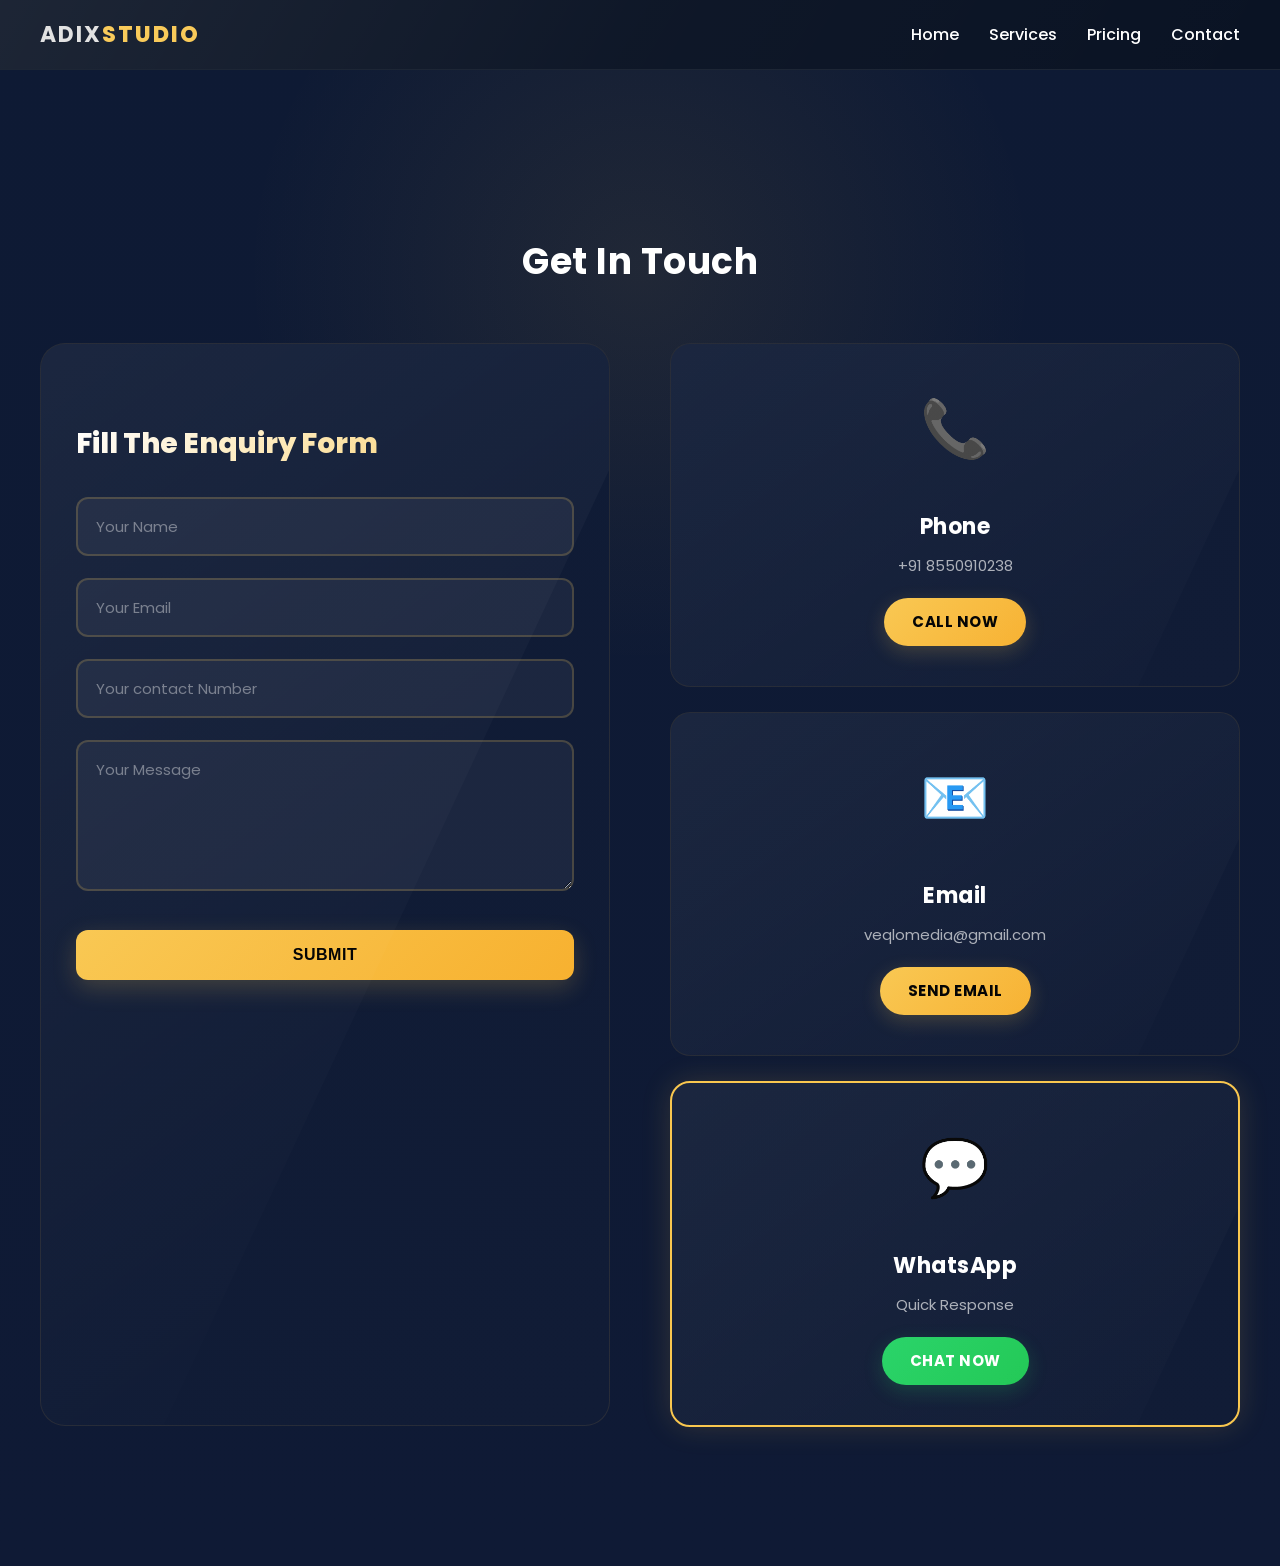
==== commit a3357027: "fix email button" ====
--- a/contact.html
+++ b/contact.html
@@ -68,8 +68,8 @@
           <div class="info-card">
             <div class="info-icon">📧</div>
             <h3>Email</h3>
-            <p>contact@veqlomedia.com</p>
-            <a href="mailto:contact@veqlomedia.com" class="contact-link">Send Email</a>
+            <p>veqlomedia@gmail.com</p>
+            <a href="mailto:veqlomedia@gmail.com" class="contact-link">Send Email</a>
           </div>
 
           <div class="info-card highlight-info">
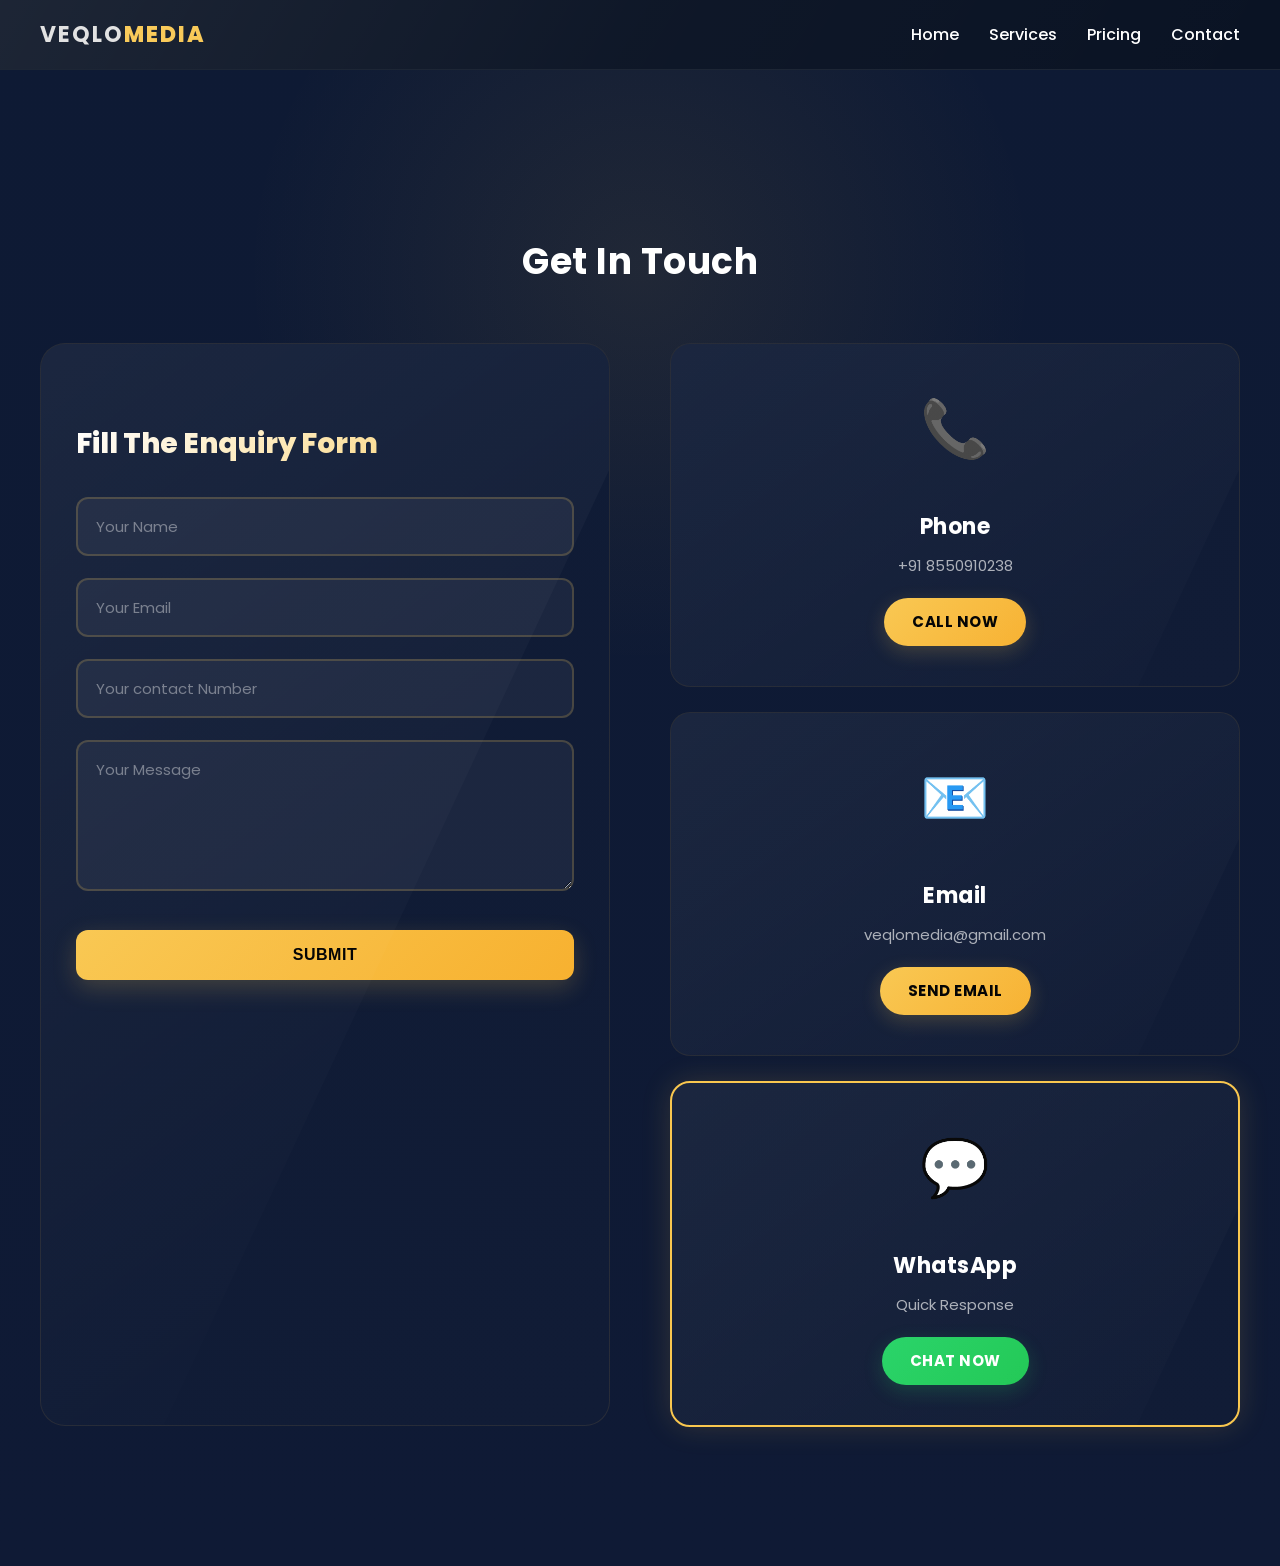
==== commit 91b7ab1b: "feat: rebrand agency from Adix Studio to Veqlo Media across all pages" ====
--- a/contact.html
+++ b/contact.html
@@ -4,14 +4,14 @@
 <head>
   <meta charset="UTF-8" />
   <meta name="viewport" content="width=device-width, initial-scale=1.0" />
-  <title>Contact - ADIX STUDIO</title>
+  <title>Contact - VEQLO MEDIA</title>
   <link rel="stylesheet" href="css/style.css" />
 </head>
 
 <body>
 
   <header class="navbar">
-    <div class="logo">ADIX<span>STUDIO</span></div>
+    <div class="logo">VEQLO<span>MEDIA</span></div>
 
     <nav class="nav-links">
       <a href="index.html">Home</a>
@@ -69,7 +69,7 @@
             <div class="info-icon">📧</div>
             <h3>Email</h3>
             <p>veqlomedia@gmail.com</p>
-            <a href="mailto:veqlomedia@gmail.com" class="contact-link">Send Email</a>
+            <a href="https://mail.google.com/mail/?view=cm&fs=1&to=veqlomedia@gmail.com" target="_blank" class="contact-link">Send Email</a>
           </div>
 
           <div class="info-card highlight-info">
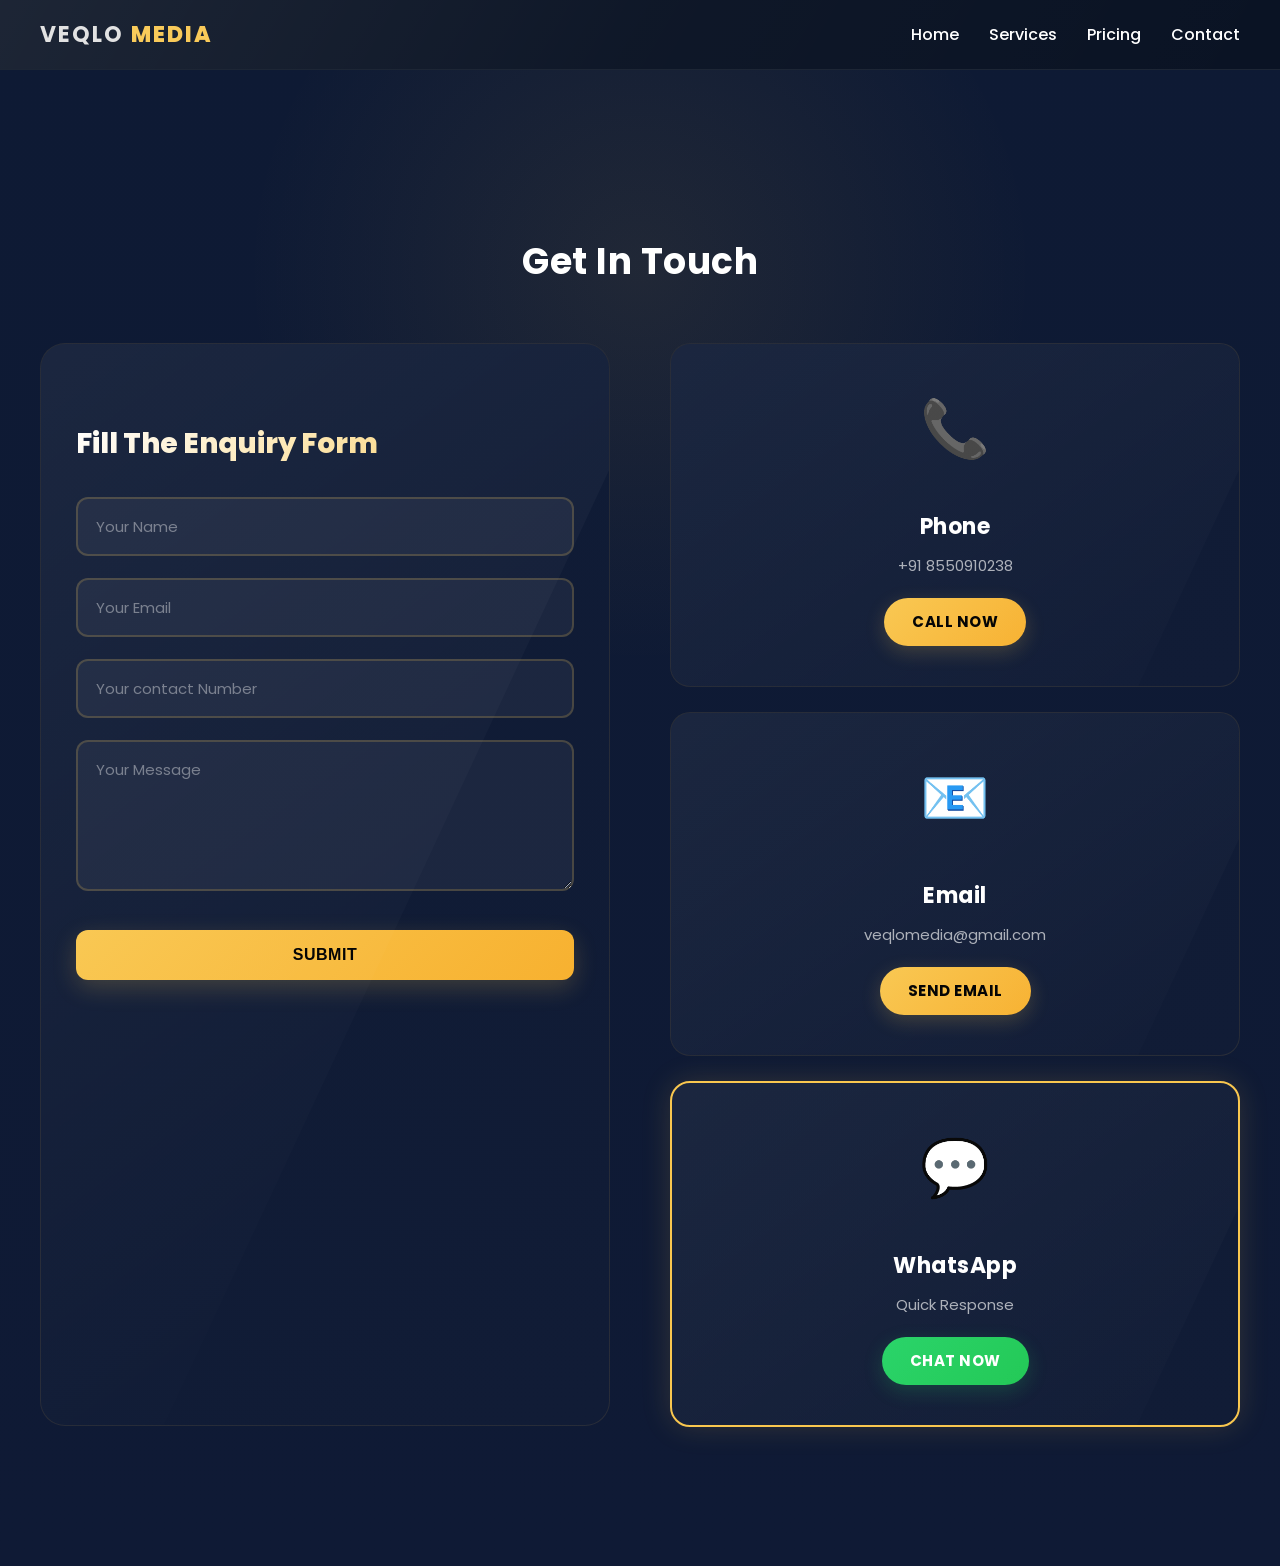
==== commit 809da8bc: "fix: standardized logo spacing across all pages" ====
--- a/contact.html
+++ b/contact.html
@@ -11,7 +11,7 @@
 <body>
 
   <header class="navbar">
-    <div class="logo">VEQLO<span>MEDIA</span></div>
+    <div class="logo">VEQLO <span>MEDIA</span></div>
 
     <nav class="nav-links">
       <a href="index.html">Home</a>
